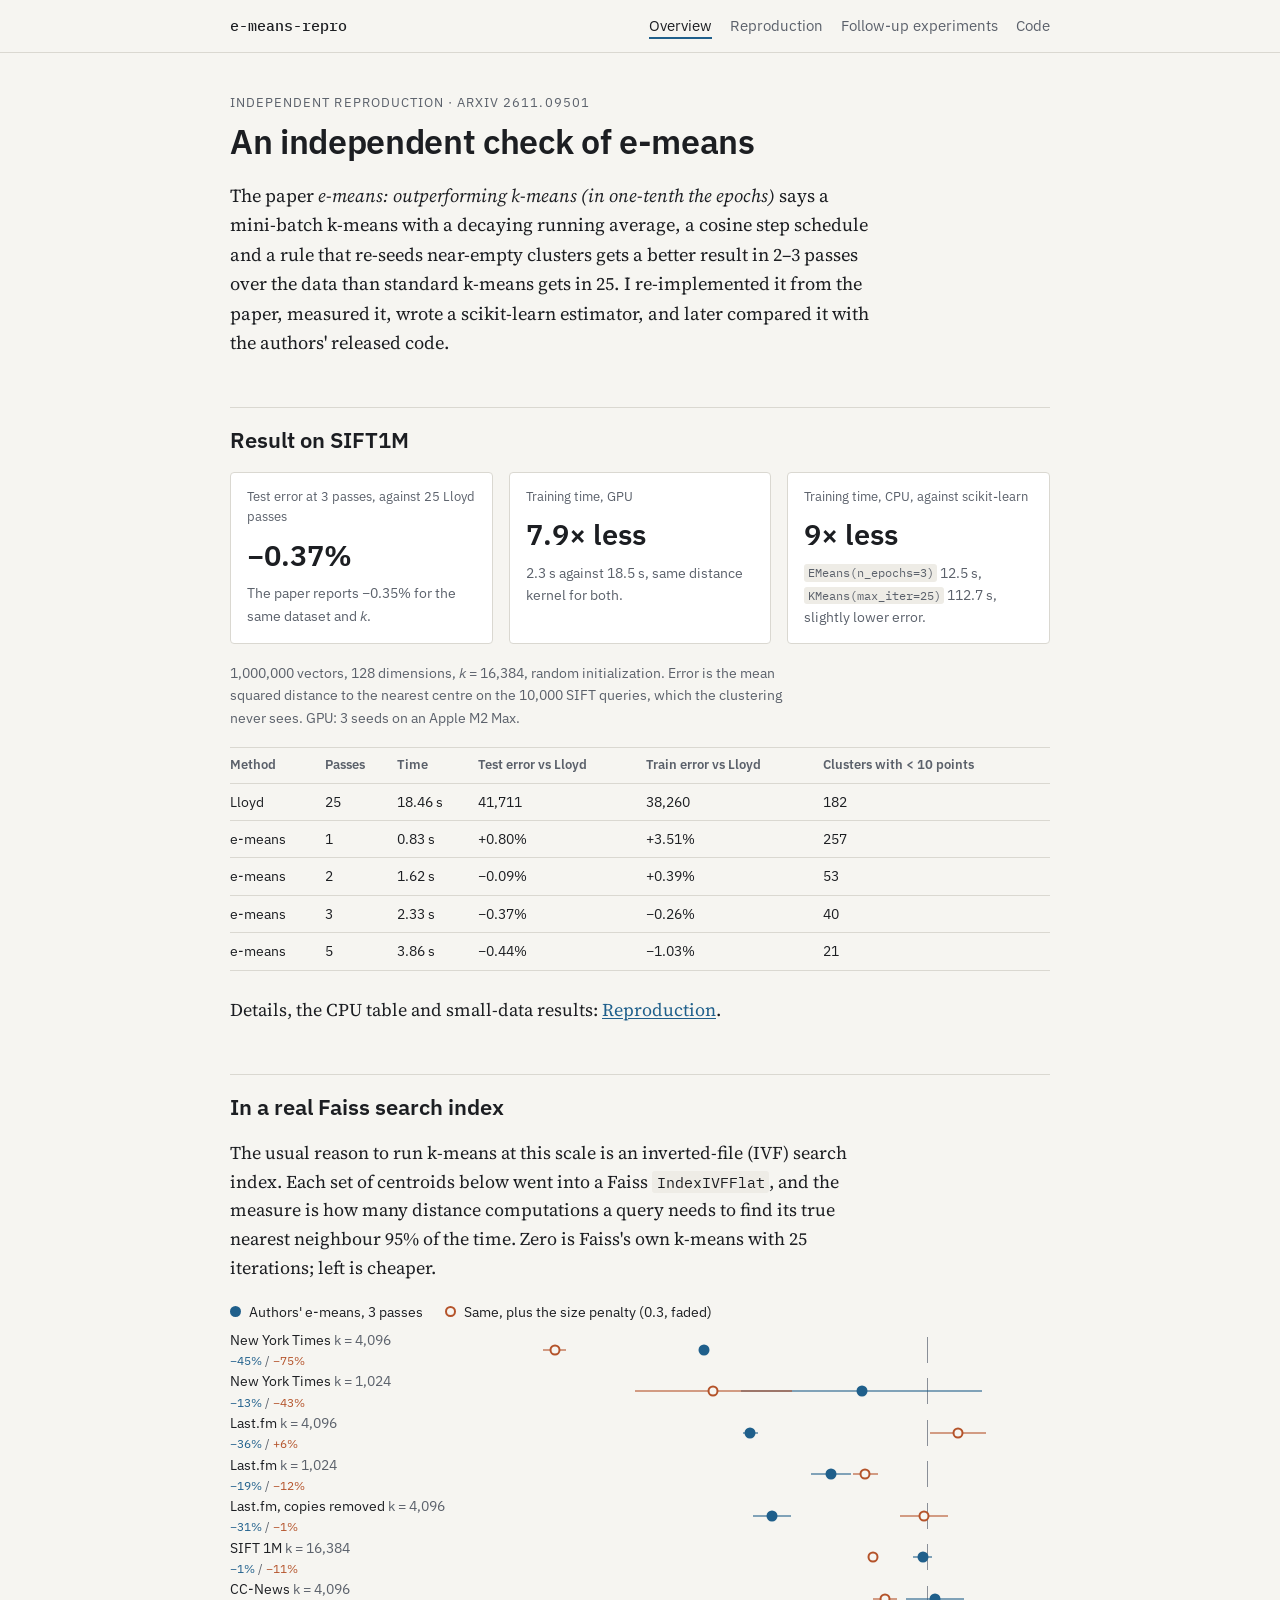
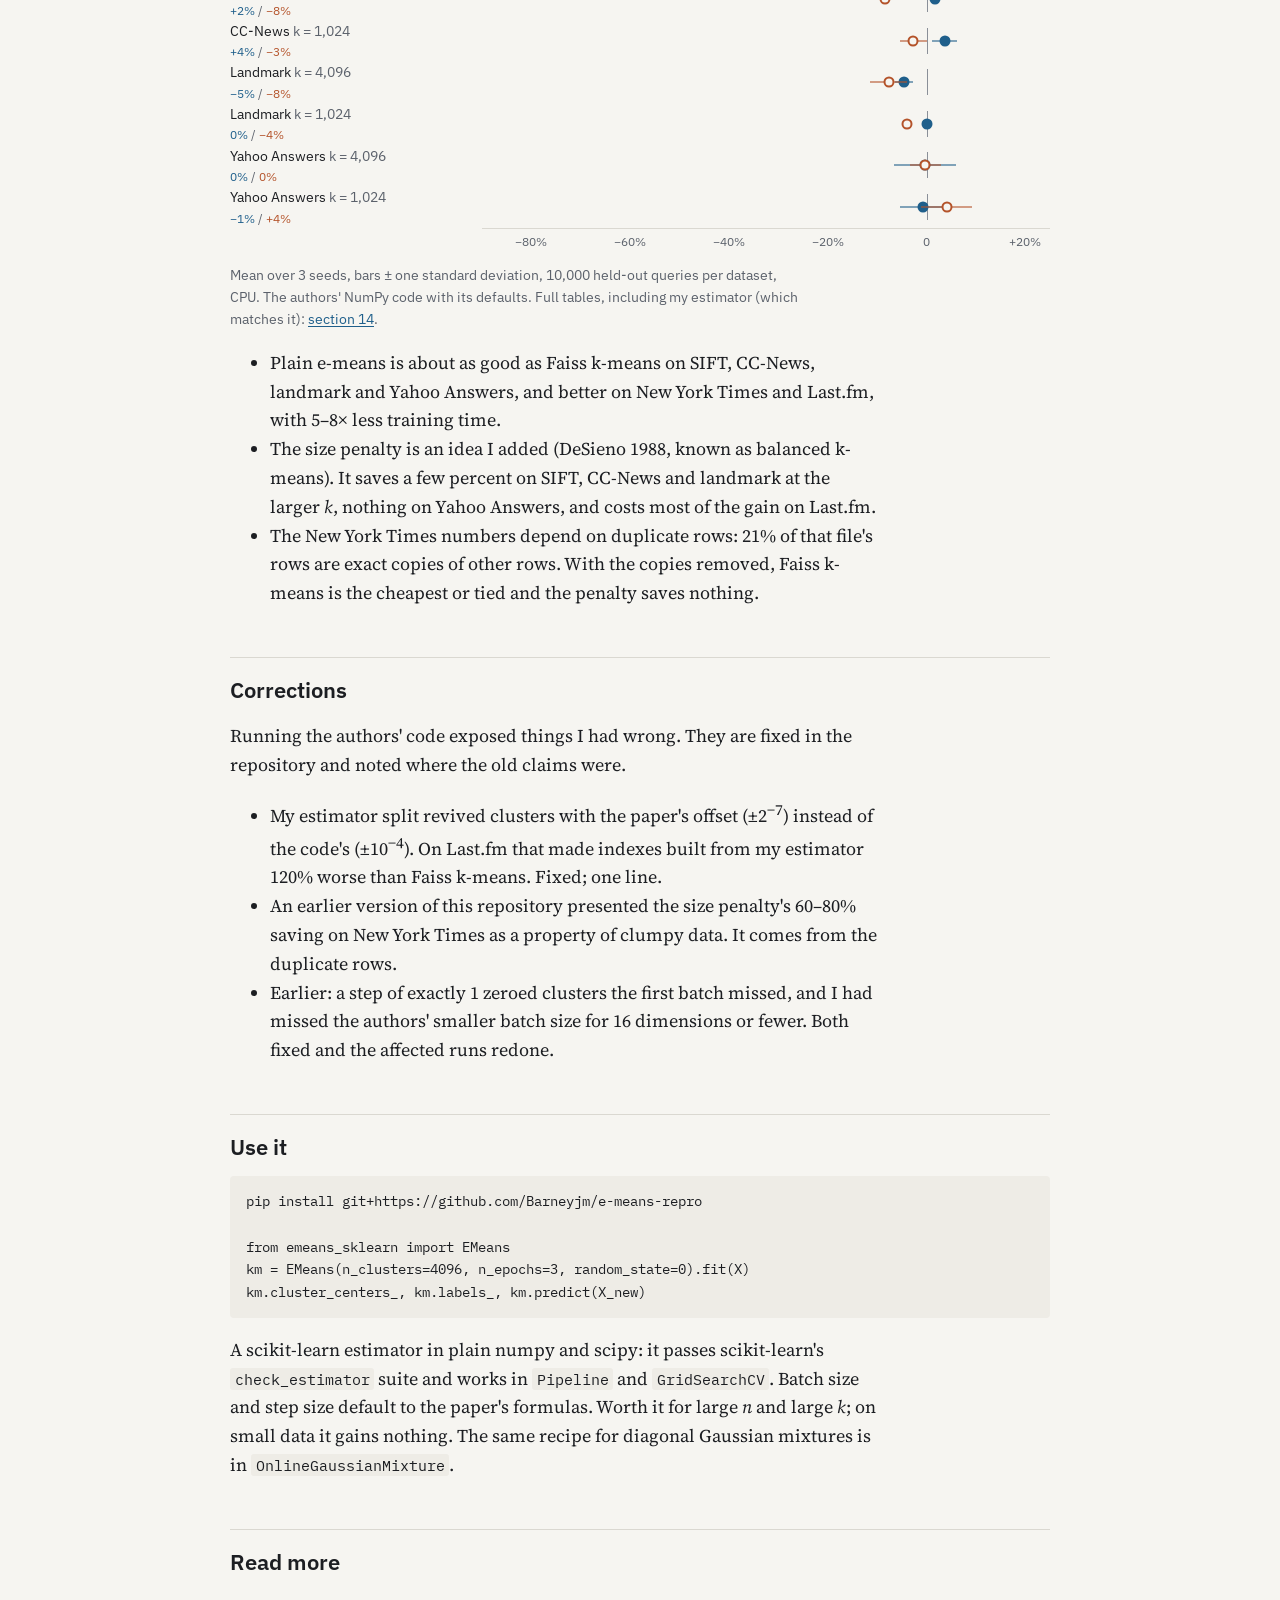
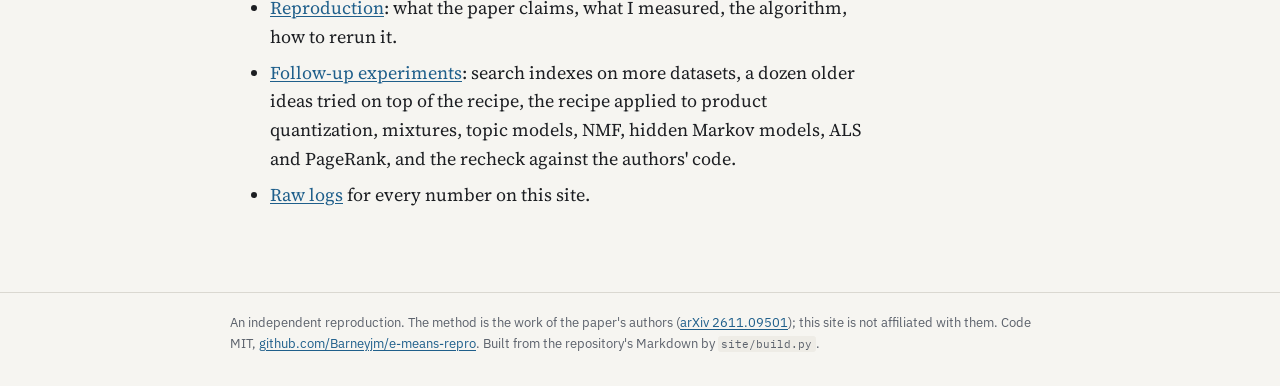
==== docs/index.html @ 5ac0d389 "GitHub Pages site generated from the README, EXTENSIONS.md and results/check site/build.py writes do" ====
<!doctype html>
<html lang="en">
<head>
<meta charset="utf-8">
<meta name="viewport" content="width=device-width, initial-scale=1">
<title>e-means reproduction</title>
<meta name="description" content="An independent reproduction of e-means (arXiv 2611.09501), a scikit-learn estimator, and follow-up experiments.">
<link rel="preconnect" href="https://fonts.googleapis.com"><link rel="preconnect" href="https://fonts.gstatic.com" crossorigin><link rel="stylesheet" href="https://fonts.googleapis.com/css2?family=IBM+Plex+Mono:wght@400;500&family=IBM+Plex+Sans:wght@400;500;600&family=Source+Serif+4:ital,opsz,wght@0,8..60,400;0,8..60,600;1,8..60,400&display=swap">
<link rel="stylesheet" href="style.css">
</head>
<body>
<header class="site"><div class="wrap"><a class="name" href="index.html">e-means-repro</a><nav><a href="index.html" aria-current=page>Overview</a><a href="reproduction.html">Reproduction</a><a href="extensions.html">Follow-up experiments</a><a href="https://github.com/Barneyjm/e-means-repro">Code</a></nav></div></header>
<main class="wrap">

<header class="intro">
  <p class="kicker">Independent reproduction · arXiv 2611.09501</p>
  <h1>An independent check of e-means</h1>
  <p class="lede">The paper <em>e-means: outperforming k-means (in one-tenth the epochs)</em> says a mini-batch k-means with a
  decaying running average, a cosine step schedule and a rule that re-seeds near-empty clusters gets a better result in
  2–3 passes over the data than standard k-means gets in 25. I re-implemented it from the paper, measured it, wrote a
  scikit-learn estimator, and later compared it with the authors' released code.</p>
</header>

<section>
  <h2>Result on SIFT1M</h2>
  <dl class="figures">
    <div><dt>Test error at 3 passes, against 25 Lloyd passes</dt><dd>−0.37%</dd><p>The paper reports −0.35% for the same dataset and <var>k</var>.</p></div>
    <div><dt>Training time, GPU</dt><dd>7.9× less</dd><p>2.3 s against 18.5 s, same distance kernel for both.</p></div>
    <div><dt>Training time, CPU, against scikit-learn</dt><dd>9× less</dd><p><code>EMeans(n_epochs=3)</code> 12.5 s, <code>KMeans(max_iter=25)</code> 112.7 s, slightly lower error.</p></div>
  </dl>
  <p class="caption">1,000,000 vectors, 128 dimensions, <var>k</var> = 16,384, random initialization. Error is the mean squared distance to the nearest centre on the 10,000 SIFT queries, which the clustering never sees. GPU: 3 seeds on an Apple M2 Max.</p>
  <div class="table-wrap"><table>
    <thead><tr><th>Method</th><th>Passes</th><th>Time</th><th>Test error vs Lloyd</th><th>Train error vs Lloyd</th><th>Clusters with &lt; 10 points</th></tr></thead>
    <tbody>
      <tr><td>Lloyd</td><td>25</td><td>18.46 s</td><td>41,711</td><td>38,260</td><td>182</td></tr>
      <tr><td>e-means</td><td>1</td><td>0.83 s</td><td>+0.80%</td><td>+3.51%</td><td>257</td></tr>
      <tr><td>e-means</td><td>2</td><td>1.62 s</td><td>−0.09%</td><td>+0.39%</td><td>53</td></tr>
      <tr><td>e-means</td><td>3</td><td>2.33 s</td><td>−0.37%</td><td>−0.26%</td><td>40</td></tr>
      <tr><td>e-means</td><td>5</td><td>3.86 s</td><td>−0.44%</td><td>−1.03%</td><td>21</td></tr>
    </tbody>
  </table></div>
  <p>Details, the CPU table and small-data results: <a href="reproduction.html#what-i-measured">Reproduction</a>.</p>
</section>

<section>
  <h2>In a real Faiss search index</h2>
  <p>The usual reason to run k-means at this scale is an inverted-file (IVF) search index. Each set of centroids below
  went into a Faiss <code>IndexIVFFlat</code>, and the measure is how many distance computations a query needs to find its
  true nearest neighbour 95% of the time. Zero is Faiss's own k-means with 25 iterations; left is cheaper.</p>
  <div class="legend"><span><i class="dot plain"></i>Authors&#x27; e-means, 3 passes</span><span><i class="dot penalty"></i>Same, plus the size penalty (0.3, faded)</span></div><div class="dotplot" role="img" aria-label="Change in distance computations per query against Faiss k-means, by dataset">
<div class="row"><div class="lab">New York Times <span class="k">k = 4,096</span><span class="vals"><span class="plain">−45%</span> / <span class="penalty">−75%</span></span></div><div class="track"><span class="zero" style="left:78.26%"></span><span class="bar plain" style="left:38.26%;width:calc(40.01% - 38.26%)"></span><span class="dot plain" style="left:39.13%" title="−45% ± 1 (3 seeds)"></span><span class="bar penalty" style="left:10.82%;width:calc(14.83% - 10.82%)"></span><span class="dot penalty" style="left:12.83%" title="−75% ± 2 (3 seeds)"></span></div></div>
<div class="row"><div class="lab">New York Times <span class="k">k = 1,024</span><span class="vals"><span class="plain">−13%</span> / <span class="penalty">−43%</span></span></div><div class="track"><span class="zero" style="left:78.26%"></span><span class="bar plain" style="left:45.53%;width:calc(88.11% - 45.53%)"></span><span class="dot plain" style="left:66.82%" title="−13% ± 24 (3 seeds)"></span><span class="bar penalty" style="left:26.86%;width:calc(54.63% - 26.86%)"></span><span class="dot penalty" style="left:40.74%" title="−43% ± 16 (3 seeds)"></span></div></div>
<div class="row"><div class="lab">Last.fm <span class="k">k = 4,096</span><span class="vals"><span class="plain">−36%</span> / <span class="penalty">+6%</span></span></div><div class="track"><span class="zero" style="left:78.26%"></span><span class="bar plain" style="left:45.88%;width:calc(48.51% - 45.88%)"></span><span class="dot plain" style="left:47.20%" title="−36% ± 2 (3 seeds)"></span><span class="bar penalty" style="left:78.91%;width:calc(88.70% - 78.91%)"></span><span class="dot penalty" style="left:83.81%" title="+6% ± 6 (3 seeds)"></span></div></div>
<div class="row"><div class="lab">Last.fm <span class="k">k = 1,024</span><span class="vals"><span class="plain">−19%</span> / <span class="penalty">−12%</span></span></div><div class="track"><span class="zero" style="left:78.26%"></span><span class="bar plain" style="left:57.87%;width:calc(65.00% - 57.87%)"></span><span class="dot plain" style="left:61.44%" title="−19% ± 4 (3 seeds)"></span><span class="bar penalty" style="left:65.23%;width:calc(69.71% - 65.23%)"></span><span class="dot penalty" style="left:67.47%" title="−12% ± 3 (3 seeds)"></span></div></div>
<div class="row"><div class="lab">Last.fm, copies removed <span class="k">k = 4,096</span><span class="vals"><span class="plain">−31%</span> / <span class="penalty">−1%</span></span></div><div class="track"><span class="zero" style="left:78.26%"></span><span class="bar plain" style="left:47.76%;width:calc(54.45% - 47.76%)"></span><span class="dot plain" style="left:51.11%" title="−31% ± 4 (3 seeds)"></span><span class="bar penalty" style="left:73.52%;width:calc(82.05% - 73.52%)"></span><span class="dot penalty" style="left:77.78%" title="−1% ± 5 (3 seeds)"></span></div></div>
<div class="row"><div class="lab">SIFT 1M <span class="k">k = 16,384</span><span class="vals"><span class="plain">−1%</span> / <span class="penalty">−11%</span></span></div><div class="track"><span class="zero" style="left:78.26%"></span><span class="bar plain" style="left:75.95%;width:calc(79.21% - 75.95%)"></span><span class="dot plain" style="left:77.58%" title="−1% ± 2 (3 seeds)"></span><span class="bar penalty" style="left:68.09%;width:calc(69.66% - 68.09%)"></span><span class="dot penalty" style="left:68.87%" title="−11% ± 1 (3 seeds)"></span></div></div>
<div class="row"><div class="lab">CC-News <span class="k">k = 4,096</span><span class="vals"><span class="plain">+2%</span> / <span class="penalty">−8%</span></span></div><div class="track"><span class="zero" style="left:78.26%"></span><span class="bar plain" style="left:74.69%;width:calc(84.93% - 74.69%)"></span><span class="dot plain" style="left:79.81%" title="+2% ± 6 (3 seeds)"></span><span class="bar penalty" style="left:68.92%;width:calc(73.09% - 68.92%)"></span><span class="dot penalty" style="left:71.01%" title="−8% ± 2 (3 seeds)"></span></div></div>
<div class="row"><div class="lab">CC-News <span class="k">k = 1,024</span><span class="vals"><span class="plain">+4%</span> / <span class="penalty">−3%</span></span></div><div class="track"><span class="zero" style="left:78.26%"></span><span class="bar plain" style="left:79.19%;width:calc(83.71% - 79.19%)"></span><span class="dot plain" style="left:81.45%" title="+4% ± 3 (3 seeds)"></span><span class="bar penalty" style="left:73.61%;width:calc(78.27% - 73.61%)"></span><span class="dot penalty" style="left:75.94%" title="−3% ± 3 (3 seeds)"></span></div></div>
<div class="row"><div class="lab">Landmark <span class="k">k = 4,096</span><span class="vals"><span class="plain">−5%</span> / <span class="penalty">−8%</span></span></div><div class="track"><span class="zero" style="left:78.26%"></span><span class="bar plain" style="left:72.72%;width:calc(75.87% - 72.72%)"></span><span class="dot plain" style="left:74.30%" title="−5% ± 2 (3 seeds)"></span><span class="bar penalty" style="left:68.38%;width:calc(74.85% - 68.38%)"></span><span class="dot penalty" style="left:71.62%" title="−8% ± 4 (3 seeds)"></span></div></div>
<div class="row"><div class="lab">Landmark <span class="k">k = 1,024</span><span class="vals"><span class="plain">0%</span> / <span class="penalty">−4%</span></span></div><div class="track"><span class="zero" style="left:78.26%"></span><span class="bar plain" style="left:77.56%;width:calc(79.22% - 77.56%)"></span><span class="dot plain" style="left:78.39%" title="0% ± 1 (3 seeds)"></span><span class="bar penalty" style="left:74.03%;width:calc(75.66% - 74.03%)"></span><span class="dot penalty" style="left:74.85%" title="−4% ± 1 (3 seeds)"></span></div></div>
<div class="row"><div class="lab">Yahoo Answers <span class="k">k = 4,096</span><span class="vals"><span class="plain">0%</span> / <span class="penalty">0%</span></span></div><div class="track"><span class="zero" style="left:78.26%"></span><span class="bar plain" style="left:72.55%;width:calc(83.49% - 72.55%)"></span><span class="dot plain" style="left:78.02%" title="0% ± 6 (3 seeds)"></span><span class="bar penalty" style="left:75.39%;width:calc(80.75% - 75.39%)"></span><span class="dot penalty" style="left:78.07%" title="0% ± 3 (3 seeds)"></span></div></div>
<div class="row"><div class="lab">Yahoo Answers <span class="k">k = 1,024</span><span class="vals"><span class="plain">−1%</span> / <span class="penalty">+4%</span></span></div><div class="track"><span class="zero" style="left:78.26%"></span><span class="bar plain" style="left:73.56%;width:calc(81.60% - 73.56%)"></span><span class="dot plain" style="left:77.58%" title="−1% ± 5 (3 seeds)"></span><span class="bar penalty" style="left:77.33%;width:calc(86.31% - 77.33%)"></span><span class="dot penalty" style="left:81.82%" title="+4% ± 5 (3 seeds)"></span></div></div>
<div class="row axis"><div class="lab"></div><div class="track ticks"><span style="left:8.70%">−80%</span><span style="left:26.09%">−60%</span><span style="left:43.48%">−40%</span><span style="left:60.87%">−20%</span><span style="left:78.26%">0</span><span style="left:95.65%">+20%</span></div></div></div>
  <p class="caption">Mean over 3 seeds, bars ± one standard deviation, 10,000 held-out queries per dataset, CPU. The authors' NumPy
  code with its defaults. Full tables, including my estimator (which matches it): <a href="extensions.html#14-recheck-with-the-authors-code-and-what-it-changed">section 14</a>.</p>
  <ul>
    <li>Plain e-means is about as good as Faiss k-means on SIFT, CC-News, landmark and Yahoo Answers, and better on New York Times and Last.fm, with 5–8× less training time.</li>
    <li>The size penalty is an idea I added (DeSieno 1988, known as balanced k-means). It saves a few percent on SIFT, CC-News and landmark at the larger <var>k</var>, nothing on Yahoo Answers, and costs most of the gain on Last.fm.</li>
    <li>The New York Times numbers depend on duplicate rows: 21% of that file's rows are exact copies of other rows. With the copies removed, Faiss k-means is the cheapest or tied and the penalty saves nothing.</li>
  </ul>
</section>

<section>
  <h2>Corrections</h2>
  <p>Running the authors' code exposed things I had wrong. They are fixed in the repository and noted where the old claims were.</p>
  <ul>
    <li>My estimator split revived clusters with the paper's offset (±2<sup>−7</sup>) instead of the code's (±10<sup>−4</sup>). On Last.fm that made indexes built from my estimator 120% worse than Faiss k-means. Fixed; one line.</li>
    <li>An earlier version of this repository presented the size penalty's 60–80% saving on New York Times as a property of clumpy data. It comes from the duplicate rows.</li>
    <li>Earlier: a step of exactly 1 zeroed clusters the first batch missed, and I had missed the authors' smaller batch size for 16 dimensions or fewer. Both fixed and the affected runs redone.</li>
  </ul>
</section>

<section>
  <h2>Use it</h2>
  <pre><code>pip install git+https://github.com/Barneyjm/e-means-repro

from emeans_sklearn import EMeans
km = EMeans(n_clusters=4096, n_epochs=3, random_state=0).fit(X)
km.cluster_centers_, km.labels_, km.predict(X_new)</code></pre>
  <p>A scikit-learn estimator in plain numpy and scipy: it passes scikit-learn's <code>check_estimator</code> suite and works in
  <code>Pipeline</code> and <code>GridSearchCV</code>. Batch size and step size default to the paper's formulas. Worth it for large
  <var>n</var> and large <var>k</var>; on small data it gains nothing. The same recipe for diagonal Gaussian mixtures is in
  <code>OnlineGaussianMixture</code>.</p>
</section>

<section>
  <h2>Read more</h2>
  <ul class="links">
    <li><a href="reproduction.html">Reproduction</a>: what the paper claims, what I measured, the algorithm, how to rerun it.</li>
    <li><a href="extensions.html">Follow-up experiments</a>: search indexes on more datasets, a dozen older ideas tried on top of the recipe, the recipe applied to product quantization, mixtures, topic models, NMF, hidden Markov models, ALS and PageRank, and the recheck against the authors' code.</li>
    <li><a href="https://github.com/Barneyjm/e-means-repro/tree/main/results">Raw logs</a> for every number on this site.</li>
  </ul>
</section>

</main>
<footer class="site"><div class="wrap">An independent reproduction. The method is the work of the paper's authors
(<a href="https://arxiv.org/abs/2611.09501">arXiv 2611.09501</a>); this site is not affiliated with them. Code MIT,
<a href="https://github.com/Barneyjm/e-means-repro">github.com/Barneyjm/e-means-repro</a>. Built from the repository's Markdown by <code>site/build.py</code>.</div></footer>
</body>
</html>
---- docs/style.css ----
:root {
  --bg: #f6f5f1; --surface: #ffffff; --fg: #1c1e22; --muted: #5b616b; --rule: #dad8d1; --code-bg: #eeece6;
  --accent: #1f5f8b; --plain: #1f5f8b; --penalty: #b4532a; --zero: #8a8f98;
  --serif: "Source Serif 4", Georgia, "Times New Roman", serif;
  --sans: "IBM Plex Sans", system-ui, -apple-system, "Segoe UI", sans-serif;
  --mono: "IBM Plex Mono", ui-monospace, SFMono-Regular, Menlo, monospace;
}
@media (prefers-color-scheme: dark) { :root:not([data-theme="light"]) {
  --bg: #14161a; --surface: #1b1e23; --fg: #e5e3dd; --muted: #a0a6af; --rule: #30343b; --code-bg: #21252b;
  --accent: #82b6dd; --plain: #82b6dd; --penalty: #e38b5d; --zero: #6d727a; color-scheme: dark; } }
:root[data-theme="dark"] {
  --bg: #14161a; --surface: #1b1e23; --fg: #e5e3dd; --muted: #a0a6af; --rule: #30343b; --code-bg: #21252b;
  --accent: #82b6dd; --plain: #82b6dd; --penalty: #e38b5d; --zero: #6d727a; color-scheme: dark; }
* { box-sizing: border-box; }
html { -webkit-text-size-adjust: 100%; }
body { margin: 0; background: var(--bg); color: var(--fg); font: 18px/1.6 var(--serif); }
a { color: var(--accent); text-underline-offset: 2px; }
.wrap { max-width: 860px; margin: 0 auto; padding-inline: 20px; }
.wrap.doc { max-width: 1040px; }
header.site { border-bottom: 1px solid var(--rule); font-family: var(--sans); font-size: 15px; }
header.site .wrap { display: flex; flex-wrap: wrap; align-items: baseline; justify-content: space-between; gap: 6px 24px; padding-block: 14px; }
header.site .name { font-family: var(--mono); font-weight: 500; color: var(--fg); text-decoration: none; }
header.site nav { display: flex; flex-wrap: wrap; gap: 4px 18px; }
header.site nav a { color: var(--muted); text-decoration: none; }
header.site nav a:hover, header.site nav a[aria-current] { color: var(--fg); }
header.site nav a[aria-current] { text-decoration: underline; text-decoration-color: var(--accent); text-decoration-thickness: 2px; text-underline-offset: 6px; }
main { padding-block: 40px 64px; }
main :is(p, ul, ol, h1, h2, h3, h4, blockquote) { max-width: 72ch; }
h1, h2, h3, h4 { font-family: var(--sans); line-height: 1.25; text-wrap: balance; font-weight: 600; }
h1 { font-size: 2.1rem; margin: 0.2em 0 0.4em; letter-spacing: -0.01em; }
h2 { font-size: 1.4rem; margin: 2.2em 0 0.6em; padding-top: 0.8em; border-top: 1px solid var(--rule); }
h3 { font-size: 1.12rem; margin: 1.8em 0 0.5em; }
h4 { font-size: 1rem; }
.kicker { font-family: var(--sans); font-size: 13px; letter-spacing: 0.08em; text-transform: uppercase; color: var(--muted); margin: 0; }
.lede { font-size: 1.15rem; }
.caption { font-family: var(--sans); font-size: 14px; color: var(--muted); }
code, pre { font-family: var(--mono); font-size: 0.84em; }
code { background: var(--code-bg); padding: 0.1em 0.3em; border-radius: 3px; }
pre { background: var(--code-bg); padding: 14px 16px; border-radius: 4px; overflow-x: auto; line-height: 1.5; }
pre code { background: none; padding: 0; font-size: 0.95em; }
var { font-style: italic; }
.table-wrap { overflow-x: auto; margin: 1em 0 1.4em; border-top: 1px solid var(--rule); }
table { border-collapse: collapse; font-family: var(--sans); font-size: 14px; font-variant-numeric: tabular-nums; min-width: 100%; }
th, td { text-align: left; padding: 7px 12px 7px 0; border-bottom: 1px solid var(--rule); vertical-align: top; }
th { font-weight: 600; color: var(--muted); font-size: 13px; }
td:not(:first-child) { white-space: nowrap; }
.doc td:not(:first-child) { white-space: normal; min-width: 5.5em; }
.doc td:first-child { min-width: 11em; }
.figures { display: grid; grid-template-columns: repeat(3, minmax(0, 1fr)); gap: 16px; margin: 1em 0; }
.figures > div { background: var(--surface); border: 1px solid var(--rule); border-radius: 4px; padding: 14px 16px; min-width: 0; }
.figures dt { font-family: var(--sans); font-size: 13px; color: var(--muted); }
.figures dd { margin: 4px 0; font-family: var(--sans); font-size: 1.8rem; font-weight: 600; font-variant-numeric: tabular-nums; }
.figures p { margin: 0; font-family: var(--sans); font-size: 14px; color: var(--muted); }
.legend { display: flex; flex-wrap: wrap; gap: 6px 22px; font-family: var(--sans); font-size: 14px; margin: 1.2em 0 0.4em; }
.legend span { display: inline-flex; align-items: center; gap: 8px; }
.legend .dot { position: static; transform: none; display: inline-block; }
.dotplot { font-family: var(--sans); font-size: 14px; font-variant-numeric: tabular-nums; margin-bottom: 0.8em; }
.dotplot .row { display: grid; grid-template-columns: 15rem 1fr; gap: 12px; align-items: center; min-height: 30px; }
.dotplot .lab { min-width: 0; }
.dotplot .k { color: var(--muted); white-space: nowrap; }
.dotplot .vals { display: block; font-size: 12px; color: var(--muted); }
.dotplot .vals .plain { color: var(--plain); } .dotplot .vals .penalty { color: var(--penalty); }
.dotplot .track { position: relative; height: 26px; }
.dotplot .zero { position: absolute; top: 0; bottom: 0; width: 1px; background: var(--zero); }
.dotplot .bar { position: absolute; top: 50%; height: 2px; margin-top: -1px; opacity: 0.55; }
.dotplot .bar.plain { background: var(--plain); } .dotplot .bar.penalty { background: var(--penalty); }
.dot { position: absolute; top: 50%; width: 11px; height: 11px; transform: translate(-50%, -50%); border-radius: 50%; }
.dot.plain { background: var(--plain); }
.dot.penalty { background: var(--bg); border: 2.5px solid var(--penalty); }
.dotplot .axis { min-height: 22px; }
.dotplot .ticks { height: 22px; border-top: 1px solid var(--rule); }
.dotplot .ticks span { position: absolute; top: 3px; transform: translateX(-50%); font-size: 12px; color: var(--muted); }
.links li { margin-bottom: 0.4em; }
footer.site { border-top: 1px solid var(--rule); font-family: var(--sans); font-size: 13px; color: var(--muted); }
footer.site .wrap { padding-block: 20px 32px; }
@media (max-width: 640px) {
  body { font-size: 17px; }
  .wrap { padding-inline: 16px; }
  h1 { font-size: 1.7rem; }
  .dotplot .row { grid-template-columns: 1fr; gap: 0; margin-bottom: 8px; }
  .figures { grid-template-columns: 1fr; }
  .dotplot .axis .lab { display: none; }
}
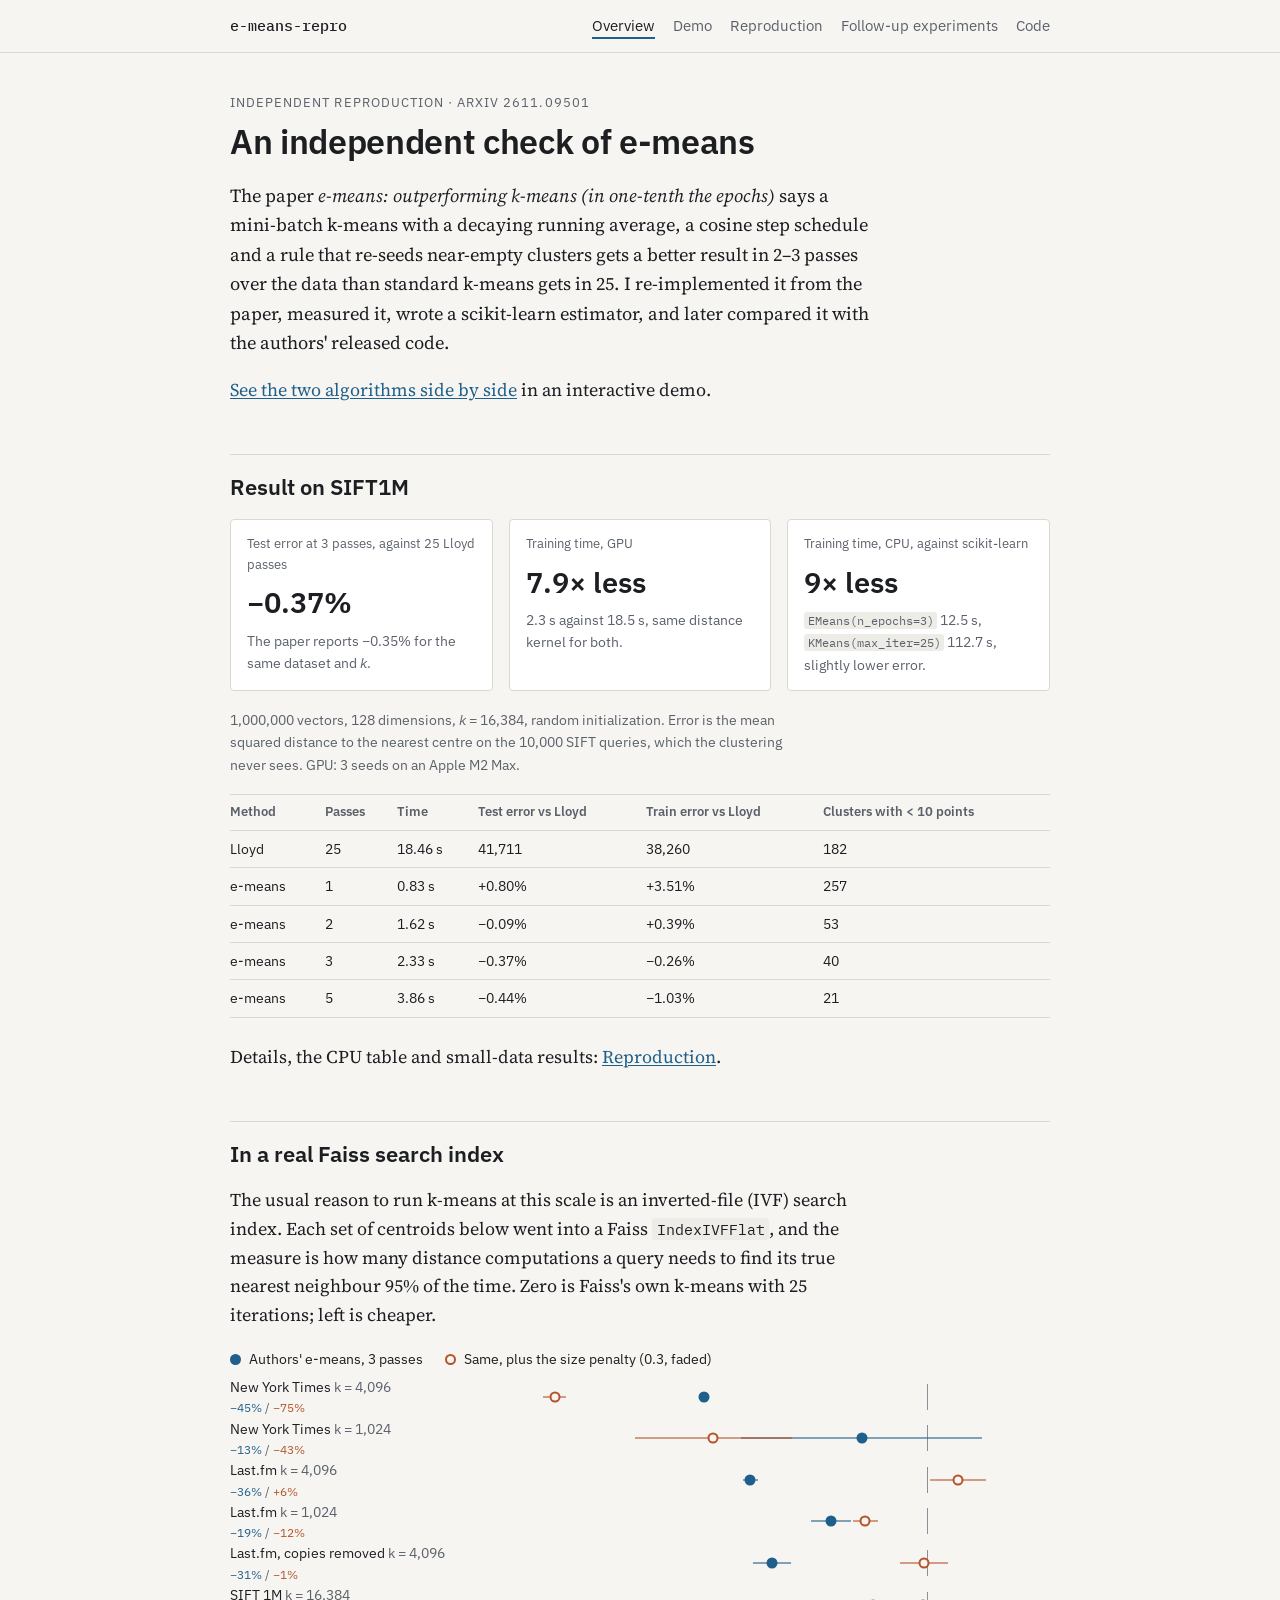
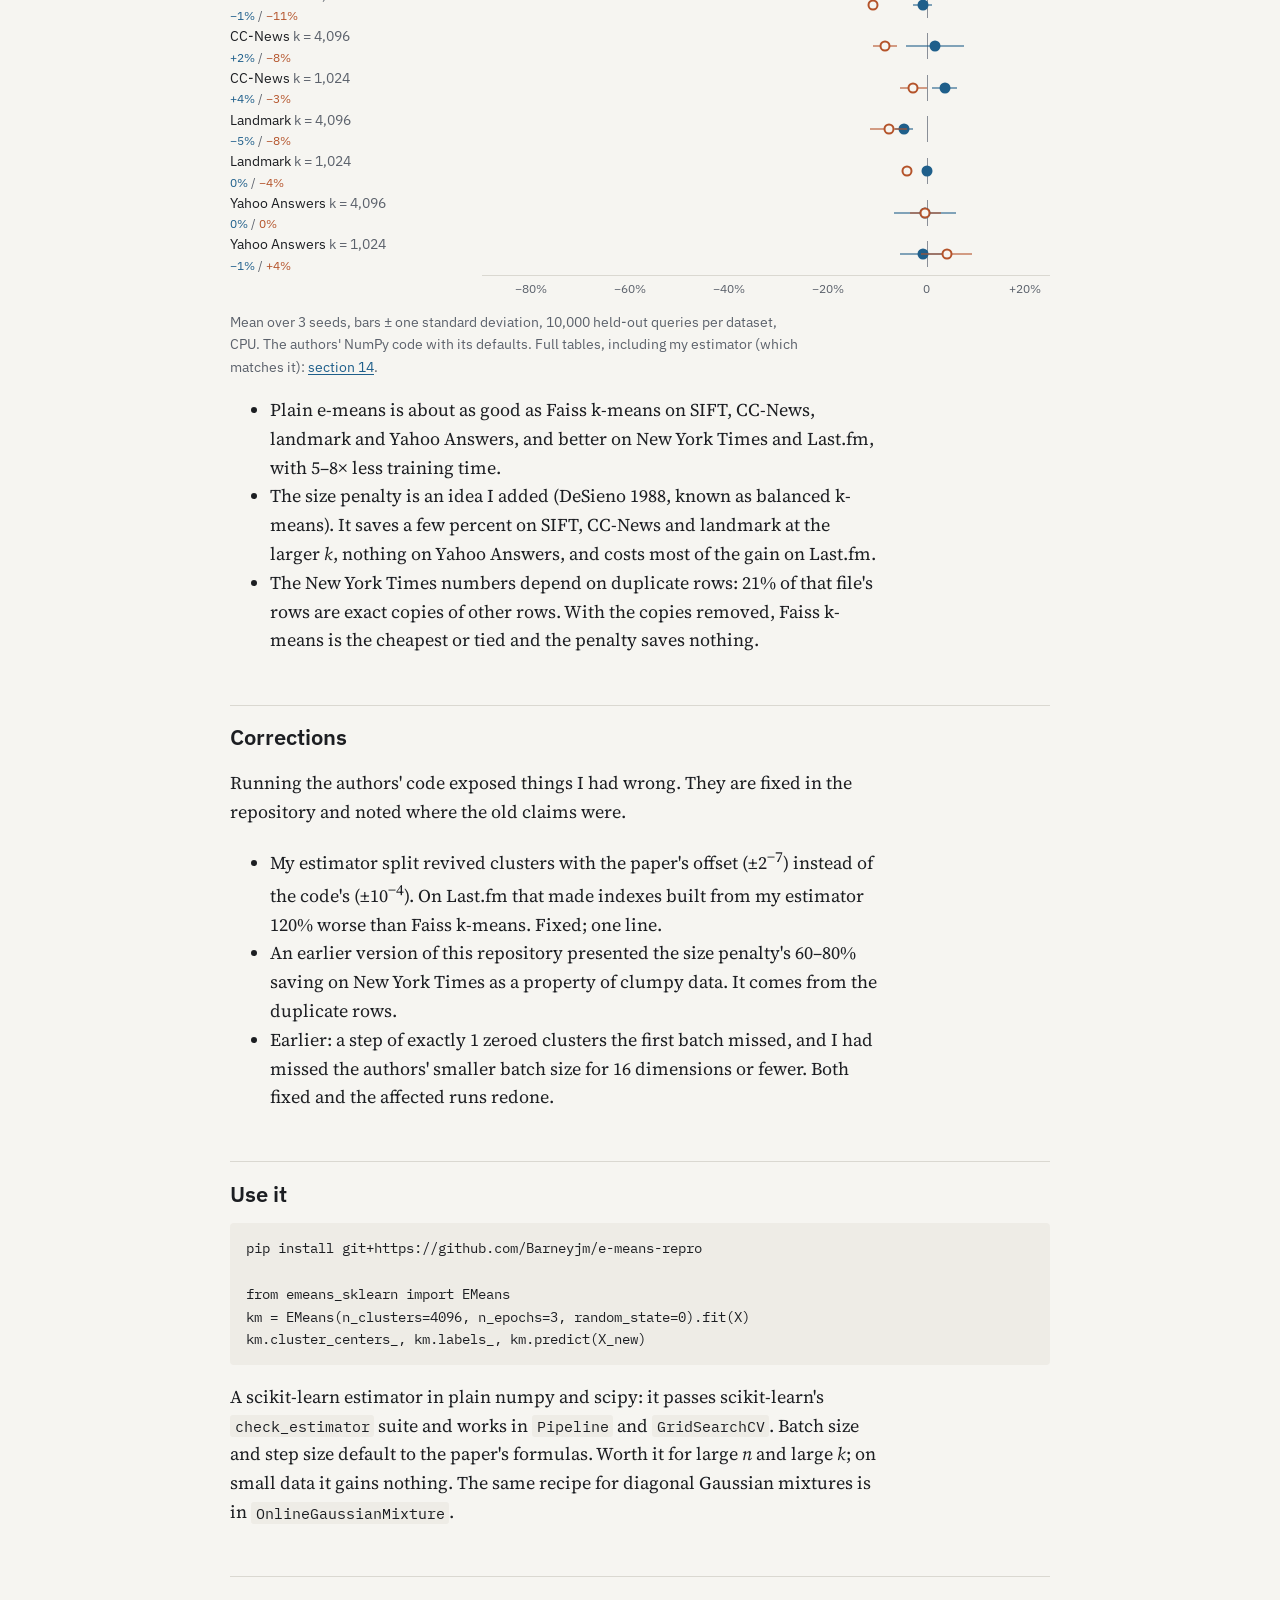
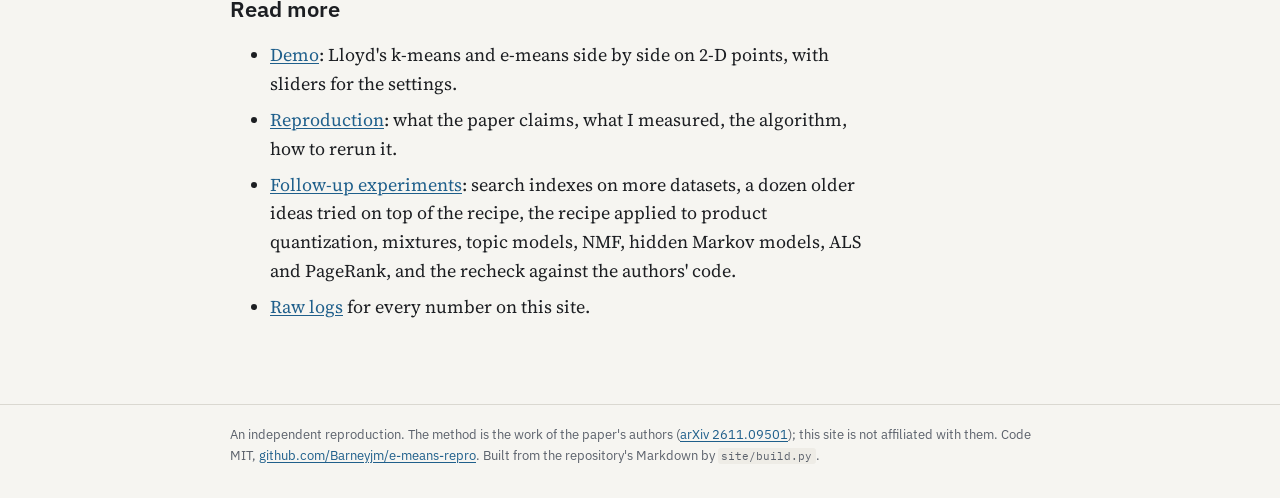
==== commit 65a551fb: "Site: interactive Lloyd vs e-means demo demo.html runs both algorithms on the same 2-D points from t" ====
--- a/docs/index.html
+++ b/docs/index.html
@@ -9,7 +9,7 @@
 <link rel="stylesheet" href="style.css">
 </head>
 <body>
-<header class="site"><div class="wrap"><a class="name" href="index.html">e-means-repro</a><nav><a href="index.html" aria-current=page>Overview</a><a href="reproduction.html">Reproduction</a><a href="extensions.html">Follow-up experiments</a><a href="https://github.com/Barneyjm/e-means-repro">Code</a></nav></div></header>
+<header class="site"><div class="wrap"><a class="name" href="index.html">e-means-repro</a><nav><a href="index.html" aria-current=page>Overview</a><a href="demo.html">Demo</a><a href="reproduction.html">Reproduction</a><a href="extensions.html">Follow-up experiments</a><a href="https://github.com/Barneyjm/e-means-repro">Code</a></nav></div></header>
 <main class="wrap">
 
 <header class="intro">
@@ -19,6 +19,7 @@
   decaying running average, a cosine step schedule and a rule that re-seeds near-empty clusters gets a better result in
   2–3 passes over the data than standard k-means gets in 25. I re-implemented it from the paper, measured it, wrote a
   scikit-learn estimator, and later compared it with the authors' released code.</p>
+  <p><a href="demo.html">See the two algorithms side by side</a> in an interactive demo.</p>
 </header>
 
 <section>
@@ -96,6 +97,7 @@
 <section>
   <h2>Read more</h2>
   <ul class="links">
+    <li><a href="demo.html">Demo</a>: Lloyd's k-means and e-means side by side on 2-D points, with sliders for the settings.</li>
     <li><a href="reproduction.html">Reproduction</a>: what the paper claims, what I measured, the algorithm, how to rerun it.</li>
     <li><a href="extensions.html">Follow-up experiments</a>: search indexes on more datasets, a dozen older ideas tried on top of the recipe, the recipe applied to product quantization, mixtures, topic models, NMF, hidden Markov models, ALS and PageRank, and the recheck against the authors' code.</li>
     <li><a href="https://github.com/Barneyjm/e-means-repro/tree/main/results">Raw logs</a> for every number on this site.</li>
@@ -106,5 +108,6 @@
 <footer class="site"><div class="wrap">An independent reproduction. The method is the work of the paper's authors
 (<a href="https://arxiv.org/abs/2611.09501">arXiv 2611.09501</a>); this site is not affiliated with them. Code MIT,
 <a href="https://github.com/Barneyjm/e-means-repro">github.com/Barneyjm/e-means-repro</a>. Built from the repository's Markdown by <code>site/build.py</code>.</div></footer>
+
 </body>
 </html>
--- a/docs/style.css
+++ b/docs/style.css
@@ -1,16 +1,16 @@
 :root {
   --bg: #f6f5f1; --surface: #ffffff; --fg: #1c1e22; --muted: #5b616b; --rule: #dad8d1; --code-bg: #eeece6;
-  --accent: #1f5f8b; --plain: #1f5f8b; --penalty: #b4532a; --zero: #8a8f98;
+  --accent: #1f5f8b; --plain: #1f5f8b; --penalty: #b4532a; --zero: #8a8f98; --lloyd: #8a6a1f; --pt-l: 42%;
   --serif: "Source Serif 4", Georgia, "Times New Roman", serif;
   --sans: "IBM Plex Sans", system-ui, -apple-system, "Segoe UI", sans-serif;
   --mono: "IBM Plex Mono", ui-monospace, SFMono-Regular, Menlo, monospace;
 }
 @media (prefers-color-scheme: dark) { :root:not([data-theme="light"]) {
   --bg: #14161a; --surface: #1b1e23; --fg: #e5e3dd; --muted: #a0a6af; --rule: #30343b; --code-bg: #21252b;
-  --accent: #82b6dd; --plain: #82b6dd; --penalty: #e38b5d; --zero: #6d727a; color-scheme: dark; } }
+  --accent: #82b6dd; --plain: #82b6dd; --penalty: #e38b5d; --zero: #6d727a; --lloyd: #d6ad5c; --pt-l: 64%; color-scheme: dark; } }
 :root[data-theme="dark"] {
   --bg: #14161a; --surface: #1b1e23; --fg: #e5e3dd; --muted: #a0a6af; --rule: #30343b; --code-bg: #21252b;
-  --accent: #82b6dd; --plain: #82b6dd; --penalty: #e38b5d; --zero: #6d727a; color-scheme: dark; }
+  --accent: #82b6dd; --plain: #82b6dd; --penalty: #e38b5d; --zero: #6d727a; --lloyd: #d6ad5c; --pt-l: 64%; color-scheme: dark; }
 * { box-sizing: border-box; }
 html { -webkit-text-size-adjust: 100%; }
 body { margin: 0; background: var(--bg); color: var(--fg); font: 18px/1.6 var(--serif); }
@@ -73,7 +73,36 @@
 .links li { margin-bottom: 0.4em; }
 footer.site { border-top: 1px solid var(--rule); font-family: var(--sans); font-size: 13px; color: var(--muted); }
 footer.site .wrap { padding-block: 20px 32px; }
+/* demo */
+.compare { display: grid; grid-template-columns: repeat(2, minmax(0, 1fr)); gap: 16px 32px; margin: 1.2em 0; }
+.compare h3 { margin: 0 0 0.3em; display: flex; align-items: center; gap: 8px; }
+.compare ul { padding-left: 1.1em; margin: 0; font-size: 16px; }
+.key { display: inline-block; width: 12px; height: 12px; border-radius: 50%; flex: none; }
+.key.lloyd { background: var(--lloyd); } .key.emeans { background: var(--plain); }
+.controls { display: grid; grid-template-columns: repeat(auto-fill, minmax(230px, 1fr)); gap: 12px 24px; padding: 16px 18px;
+  background: var(--surface); border: 1px solid var(--rule); border-radius: 4px; font-family: var(--sans); font-size: 14px; margin: 1.5em 0; }
+.controls label { display: flex; flex-direction: column; gap: 4px; min-width: 0; }
+.controls label.check { flex-direction: row; align-items: center; gap: 8px; }
+.controls output { font-variant-numeric: tabular-nums; color: var(--muted); }
+.controls label:not(.check) { display: grid; grid-template-columns: 1fr auto; }
+.controls label:not(.check) > input, .controls label:not(.check) > select { grid-column: 1 / -1; }
+.controls input[type=range] { width: 100%; accent-color: var(--accent); }
+.controls input:disabled { opacity: 0.45; }
+.controls select { font: inherit; padding: 4px 6px; background: var(--bg); color: var(--fg); border: 1px solid var(--rule); border-radius: 3px; }
+.buttons { grid-column: 1 / -1; display: flex; flex-wrap: wrap; gap: 8px; }
+.buttons button { font: 500 14px var(--sans); padding: 7px 14px; border-radius: 3px; border: 1px solid var(--rule); background: var(--bg); color: var(--fg); cursor: pointer; }
+.buttons button:first-child { background: var(--accent); border-color: var(--accent); color: var(--surface); min-width: 6em; }
+.panels { display: grid; grid-template-columns: repeat(2, minmax(0, 1fr)); gap: 20px; }
+.panel, .chartfig { margin: 0; min-width: 0; }
+.panel figcaption, .chartfig figcaption { font-family: var(--sans); font-size: 15px; font-weight: 600; display: flex; align-items: center; gap: 8px; margin-bottom: 6px; }
+.chartfig figcaption { font-weight: 400; font-size: 14px; color: var(--muted); display: block; max-width: 80ch; }
+.panel canvas { width: 100%; aspect-ratio: 1; display: block; border: 1px solid var(--rule); border-radius: 4px; }
+.chartfig { margin-top: 24px; }
+.chartfig canvas { width: 100%; height: 300px; display: block; border: 1px solid var(--rule); border-radius: 4px; }
+.stats { font-family: var(--sans); font-size: 13px; color: var(--muted); font-variant-numeric: tabular-nums; margin: 6px 0 0; min-height: 2.6em; }
 @media (max-width: 640px) {
+  .compare, .panels { grid-template-columns: 1fr; }
+  .chartfig canvas { height: 260px; }
   body { font-size: 17px; }
   .wrap { padding-inline: 16px; }
   h1 { font-size: 1.7rem; }
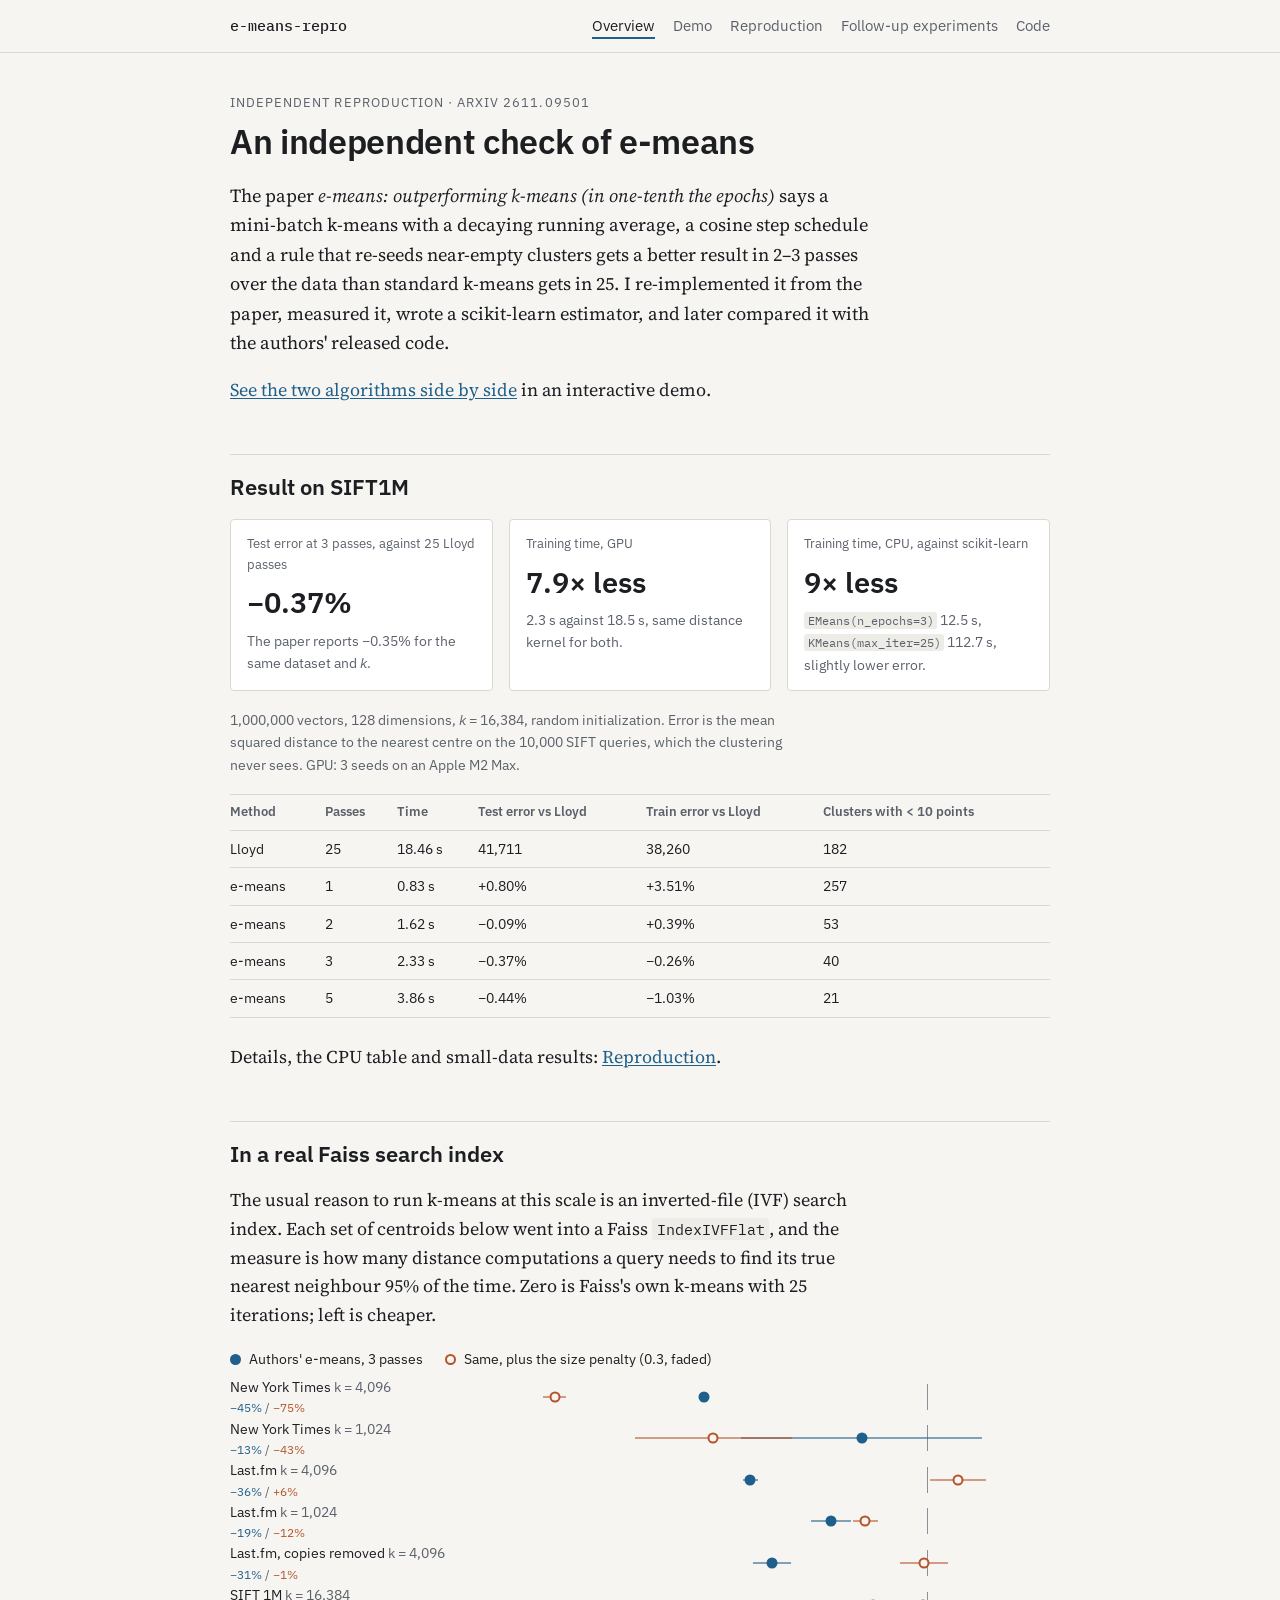
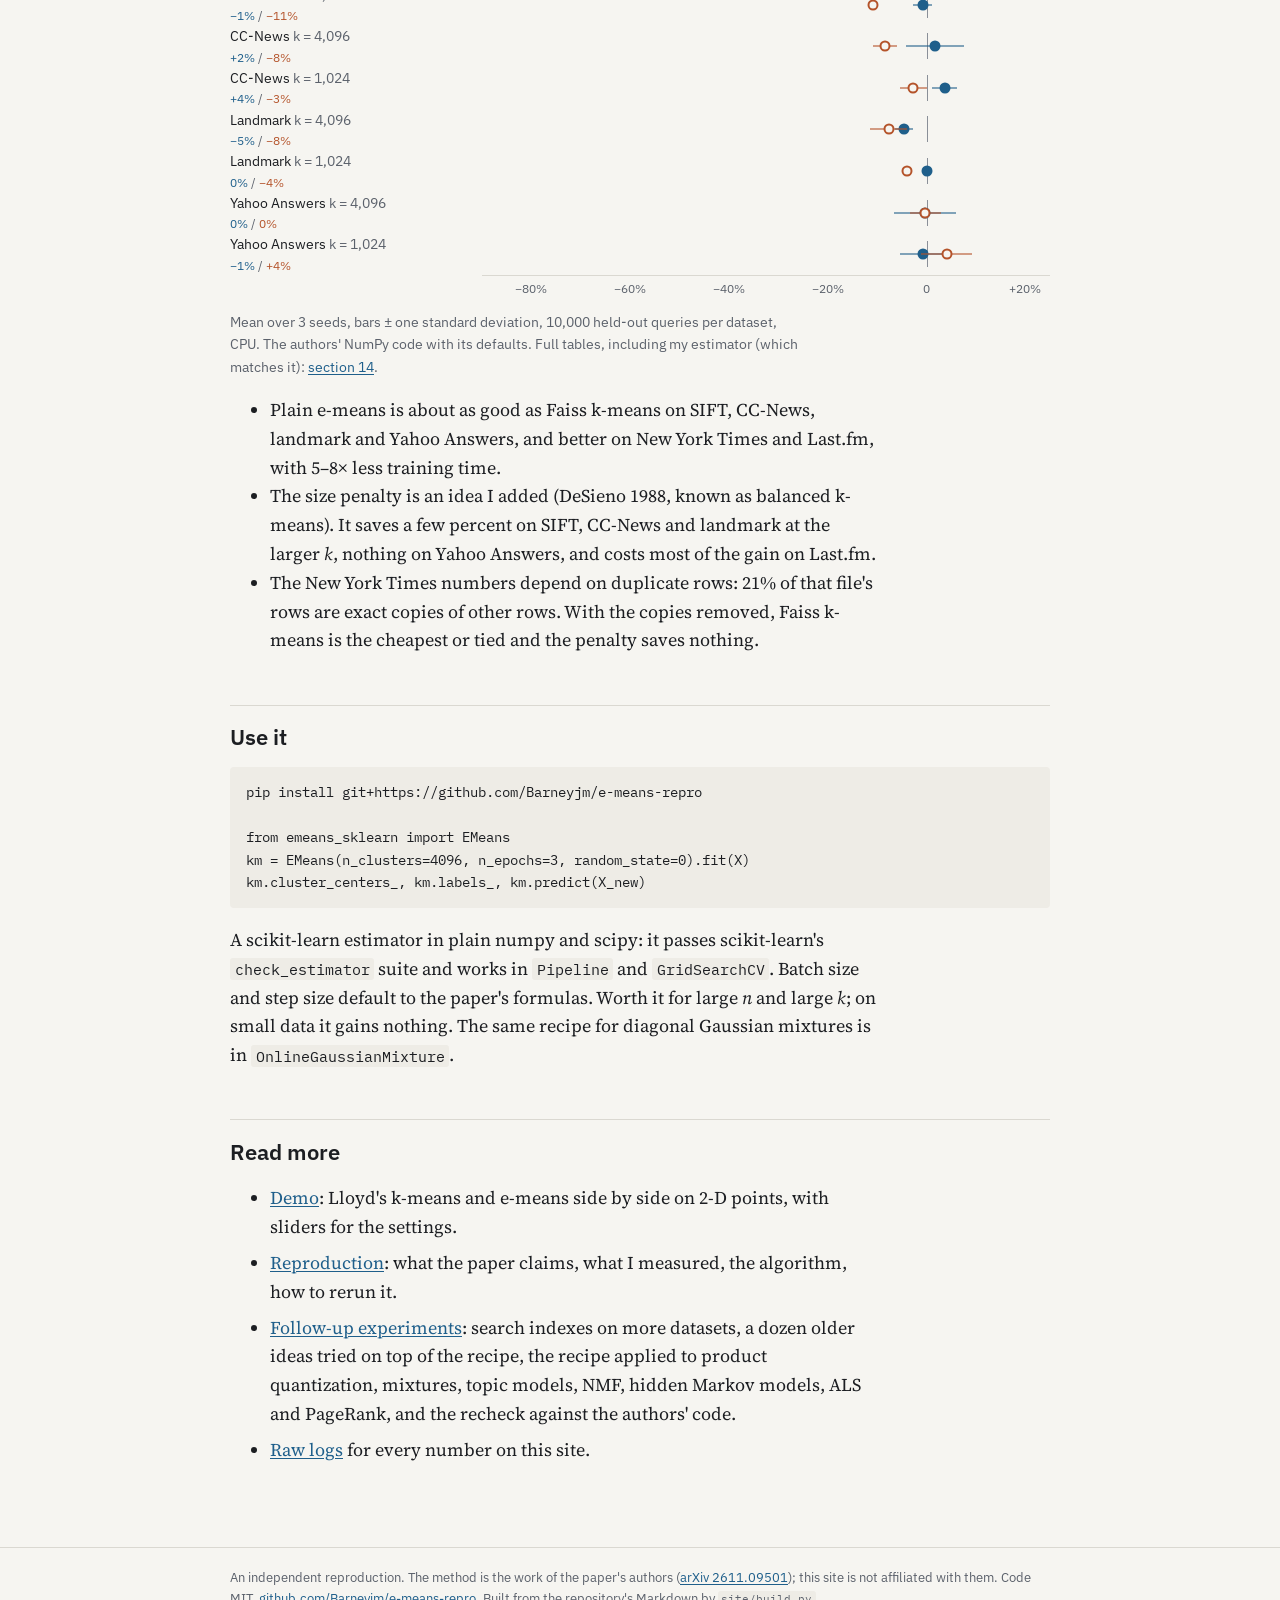
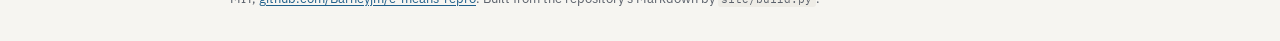
==== commit 92f9dfbb: "Drop the corrections narration; state current behaviour plainly Co-Authored-By: Claude Opus 5.5 <nor" ====
--- a/docs/index.html
+++ b/docs/index.html
@@ -72,16 +72,6 @@
 </section>
 
 <section>
-  <h2>Corrections</h2>
-  <p>Running the authors' code exposed things I had wrong. They are fixed in the repository and noted where the old claims were.</p>
-  <ul>
-    <li>My estimator split revived clusters with the paper's offset (±2<sup>−7</sup>) instead of the code's (±10<sup>−4</sup>). On Last.fm that made indexes built from my estimator 120% worse than Faiss k-means. Fixed; one line.</li>
-    <li>An earlier version of this repository presented the size penalty's 60–80% saving on New York Times as a property of clumpy data. It comes from the duplicate rows.</li>
-    <li>Earlier: a step of exactly 1 zeroed clusters the first batch missed, and I had missed the authors' smaller batch size for 16 dimensions or fewer. Both fixed and the affected runs redone.</li>
-  </ul>
-</section>
-
-<section>
   <h2>Use it</h2>
   <pre><code>pip install git+https://github.com/Barneyjm/e-means-repro
 
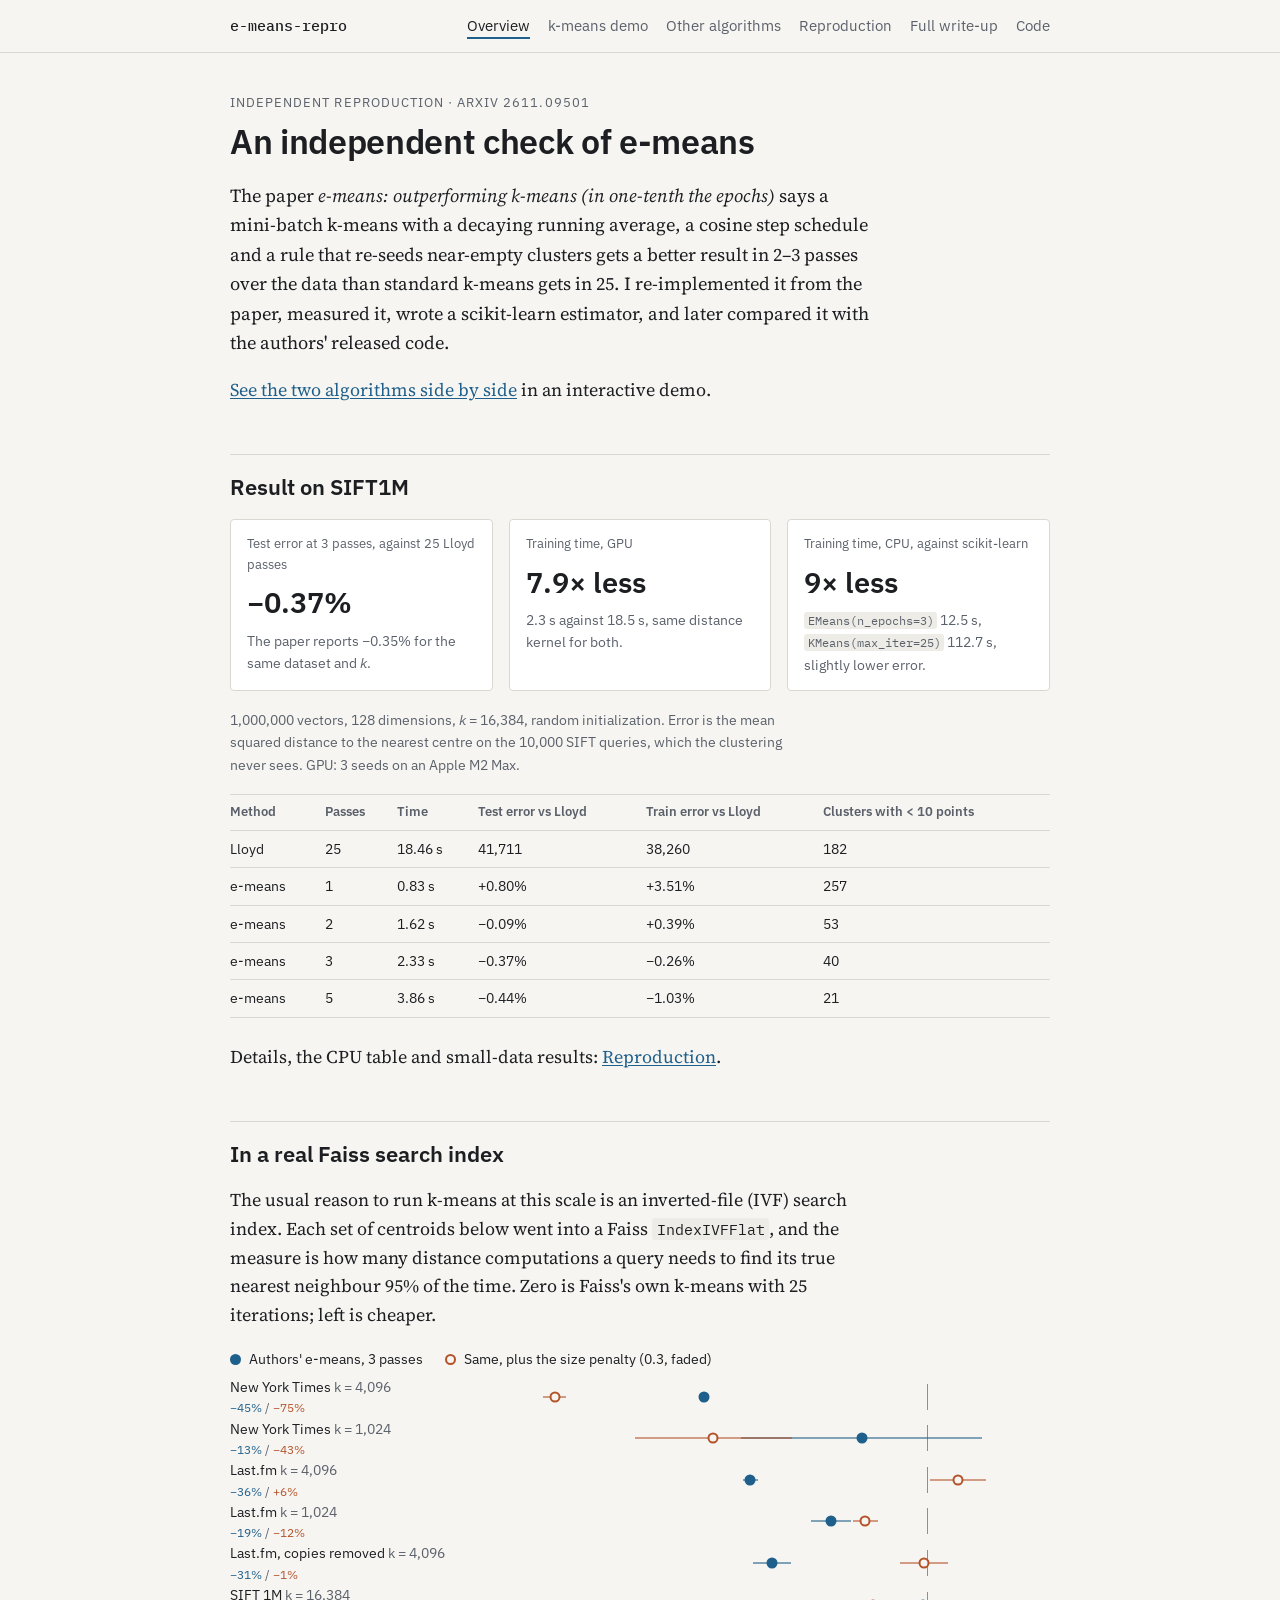
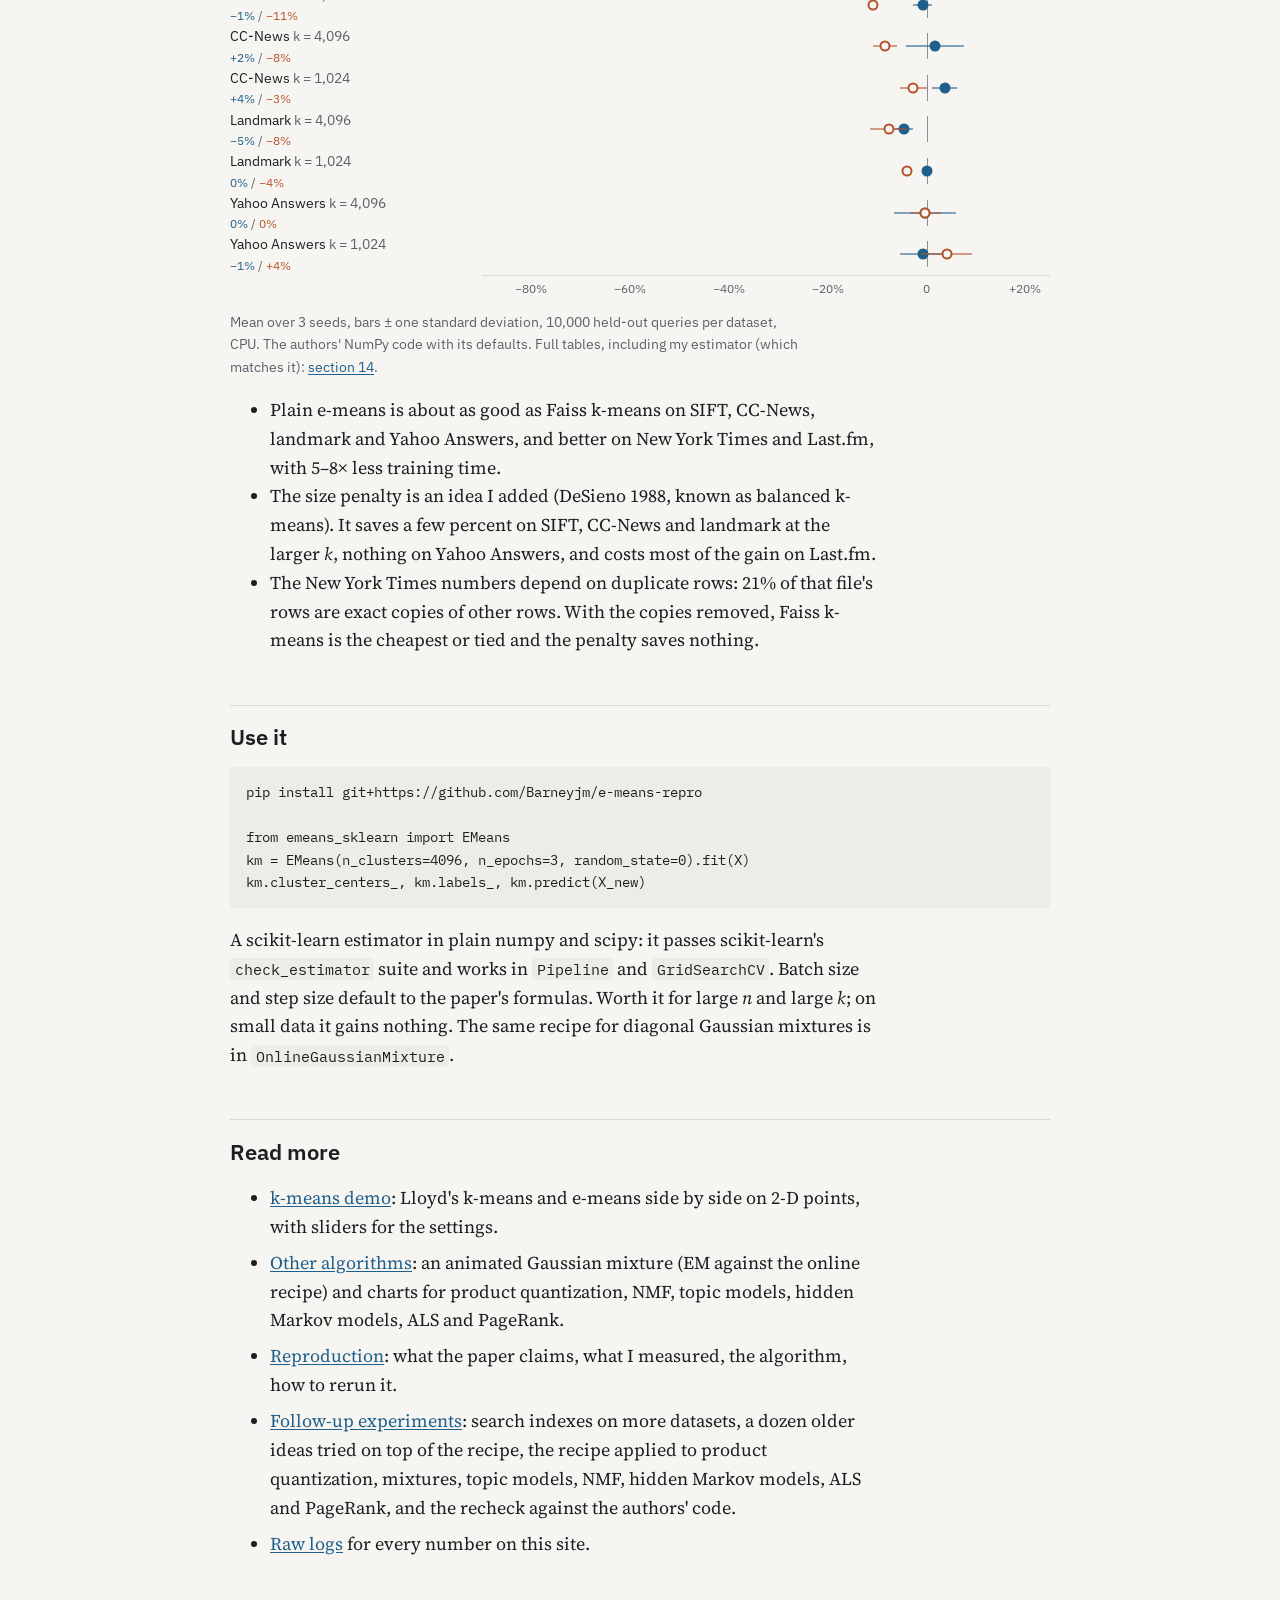
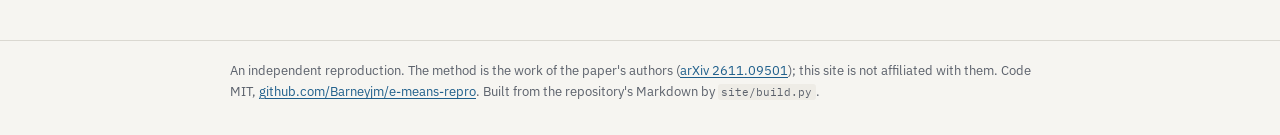
==== commit 6679062c: "Site: clearer k-means demo, size-penalty slider, follow-ups page k-means demo: draw the exact cells " ====
--- a/docs/index.html
+++ b/docs/index.html
@@ -9,7 +9,7 @@
 <link rel="stylesheet" href="style.css">
 </head>
 <body>
-<header class="site"><div class="wrap"><a class="name" href="index.html">e-means-repro</a><nav><a href="index.html" aria-current=page>Overview</a><a href="demo.html">Demo</a><a href="reproduction.html">Reproduction</a><a href="extensions.html">Follow-up experiments</a><a href="https://github.com/Barneyjm/e-means-repro">Code</a></nav></div></header>
+<header class="site"><div class="wrap"><a class="name" href="index.html">e-means-repro</a><nav><a href="index.html" aria-current=page>Overview</a><a href="demo.html">k-means demo</a><a href="followups.html">Other algorithms</a><a href="reproduction.html">Reproduction</a><a href="extensions.html">Full write-up</a><a href="https://github.com/Barneyjm/e-means-repro">Code</a></nav></div></header>
 <main class="wrap">
 
 <header class="intro">
@@ -87,7 +87,8 @@
 <section>
   <h2>Read more</h2>
   <ul class="links">
-    <li><a href="demo.html">Demo</a>: Lloyd's k-means and e-means side by side on 2-D points, with sliders for the settings.</li>
+    <li><a href="demo.html">k-means demo</a>: Lloyd's k-means and e-means side by side on 2-D points, with sliders for the settings.</li>
+    <li><a href="followups.html">Other algorithms</a>: an animated Gaussian mixture (EM against the online recipe) and charts for product quantization, NMF, topic models, hidden Markov models, ALS and PageRank.</li>
     <li><a href="reproduction.html">Reproduction</a>: what the paper claims, what I measured, the algorithm, how to rerun it.</li>
     <li><a href="extensions.html">Follow-up experiments</a>: search indexes on more datasets, a dozen older ideas tried on top of the recipe, the recipe applied to product quantization, mixtures, topic models, NMF, hidden Markov models, ALS and PageRank, and the recheck against the authors' code.</li>
     <li><a href="https://github.com/Barneyjm/e-means-repro/tree/main/results">Raw logs</a> for every number on this site.</li>
--- a/docs/style.css
+++ b/docs/style.css
@@ -100,7 +100,35 @@
 .chartfig { margin-top: 24px; }
 .chartfig canvas { width: 100%; height: 300px; display: block; border: 1px solid var(--rule); border-radius: 4px; }
 .stats { font-family: var(--sans); font-size: 13px; color: var(--muted); font-variant-numeric: tabular-nums; margin: 6px 0 0; min-height: 2.6em; }
+.chartgrid { display: grid; grid-template-columns: repeat(2, minmax(0, 1fr)); gap: 28px 32px; margin-top: 1em; }
+.smallchart { margin: 1.5em 0 0; min-width: 0; }
+.chartgrid .smallchart { margin: 0; }
+section > .smallchart { max-width: 560px; }
+.smallchart h3 { margin: 0 0 0.3em; font-size: 1.05rem; }
+.smallchart > p { font-size: 15px; margin: 0 0 0.5em; }
+.smallchart figcaption { font-family: var(--sans); font-size: 13px; color: var(--muted); margin-top: 4px; }
+.smallchart .legend { margin: 0.4em 0; font-size: 13px; gap: 4px 16px; }
+.sw { display: inline-block; width: 18px; height: 0; border-top: 2.5px solid; }
+.sw.dash { border-top-style: dashed; }
+svg.chart { width: 100%; height: auto; display: block; font-family: var(--sans); background: var(--surface); border: 1px solid var(--rule); border-radius: 4px; }
+svg.chart .grid { stroke: var(--rule); stroke-width: 1; }
+svg.chart .frame { stroke: var(--muted); stroke-width: 1; }
+svg.chart .ref { stroke: var(--muted); stroke-width: 1; stroke-dasharray: 3 3; }
+svg.chart text { fill: var(--muted); font-size: 12px; }
+svg.chart .axis { font-size: 12px; }
+svg.chart .rowlabel { fill: var(--fg); font-size: 12px; }
+svg.chart .clip { fill: var(--fg); font-size: 11px; }
+svg.chart polyline { fill: none; stroke-width: 2.2; }
+svg.chart .dash { stroke-dasharray: 6 4; }
+svg.chart .m { stroke: var(--surface); stroke-width: 1.5; }
+.s-full { stroke: var(--lloyd); fill: var(--lloyd); color: var(--lloyd); }
+.s-recipe { stroke: var(--plain); fill: var(--plain); color: var(--plain); }
+.s-alt { stroke: var(--penalty); fill: var(--penalty); color: var(--penalty); }
+.s-alt2 { stroke: var(--zero); fill: var(--zero); color: var(--zero); }
+polyline.s-full, polyline.s-recipe, polyline.s-alt, polyline.s-alt2 { fill: none; }
+svg.chart rect.bar { stroke: none; }
 @media (max-width: 640px) {
+  .chartgrid { grid-template-columns: 1fr; }
   .compare, .panels { grid-template-columns: 1fr; }
   .chartfig canvas { height: 260px; }
   body { font-size: 17px; }
